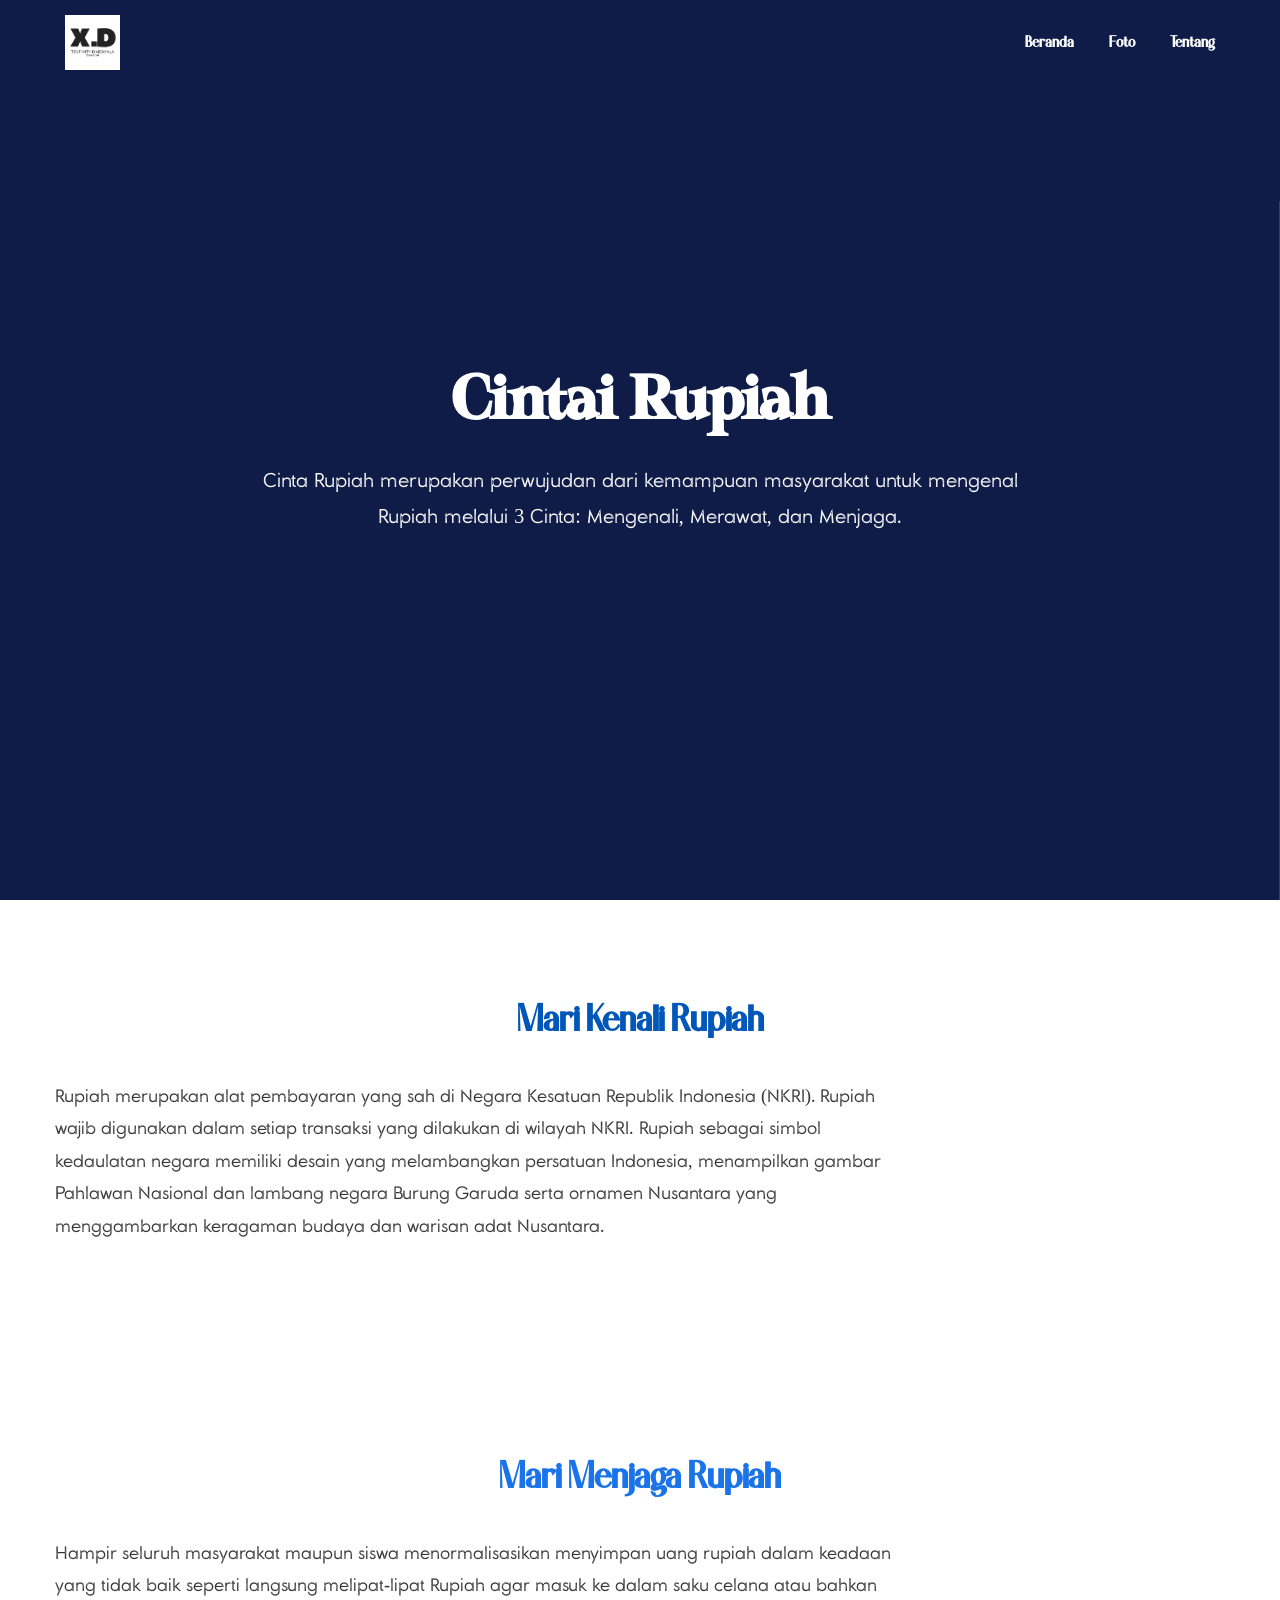
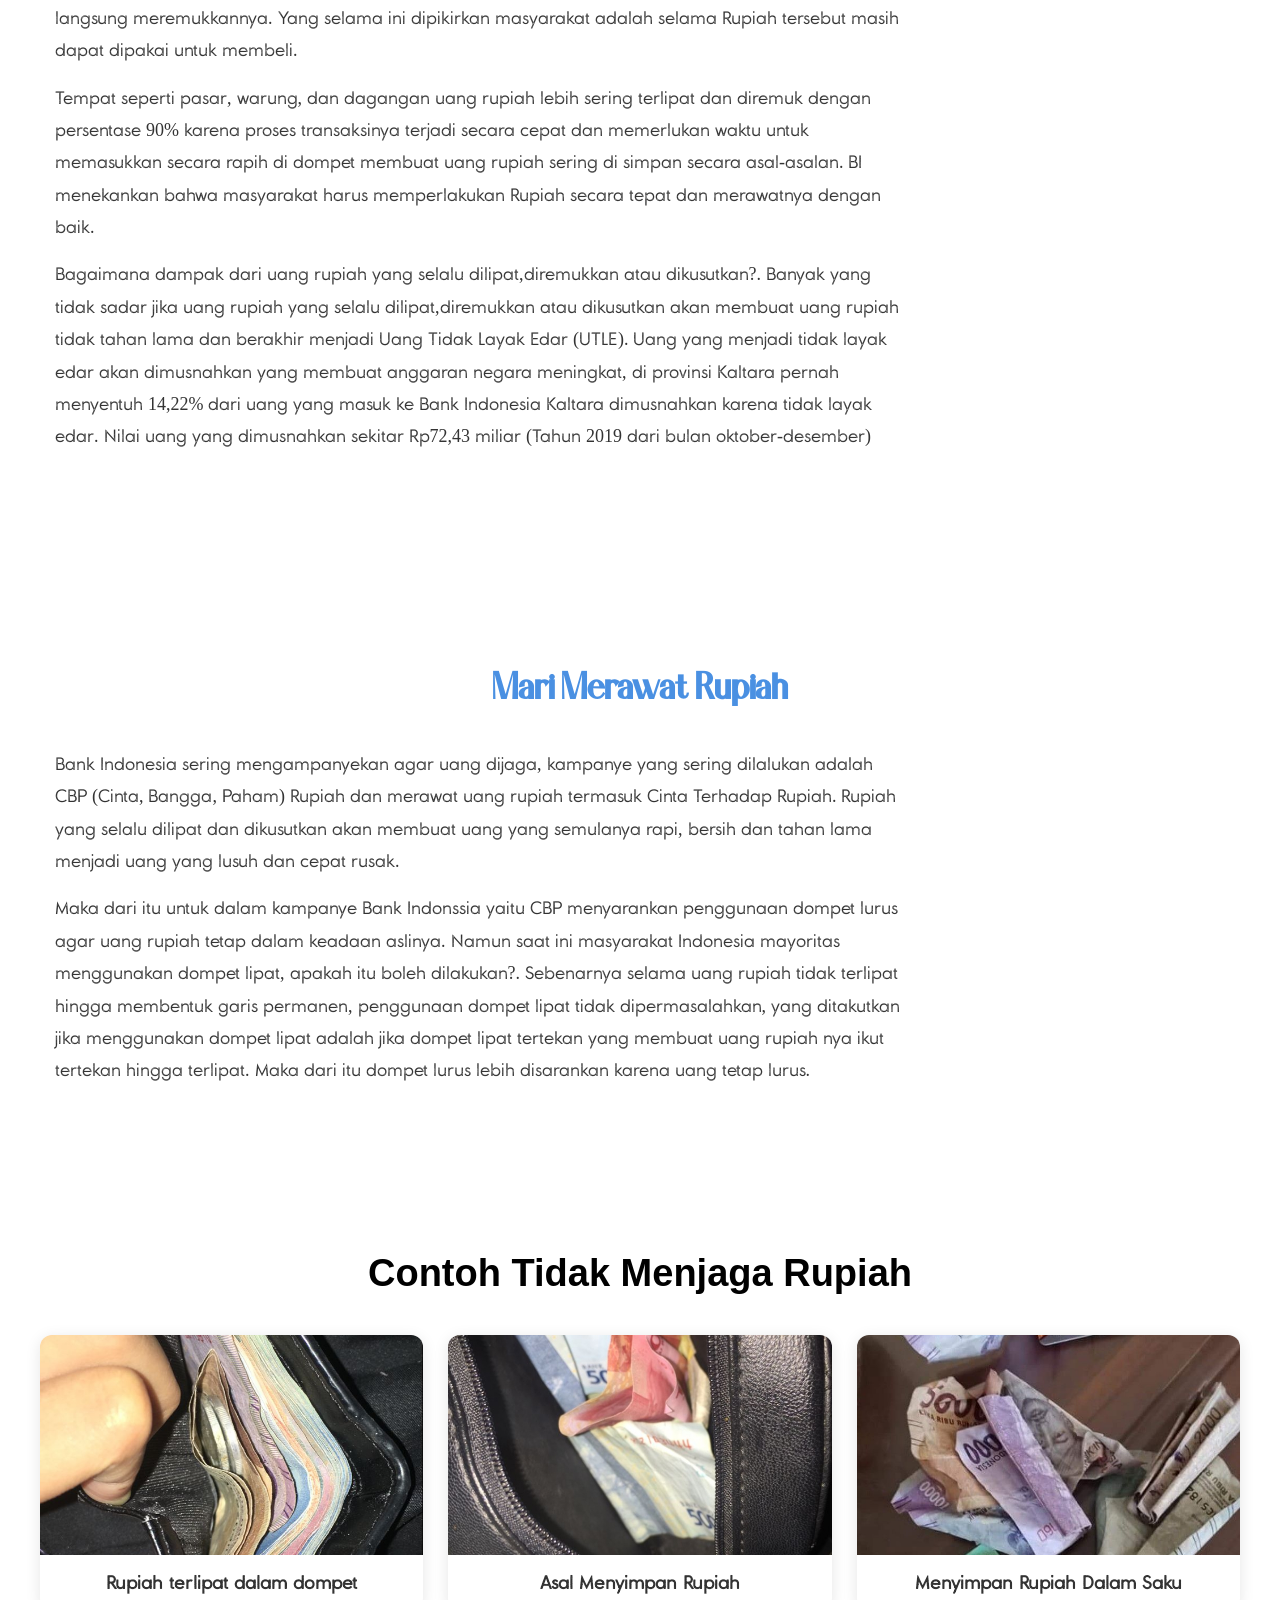
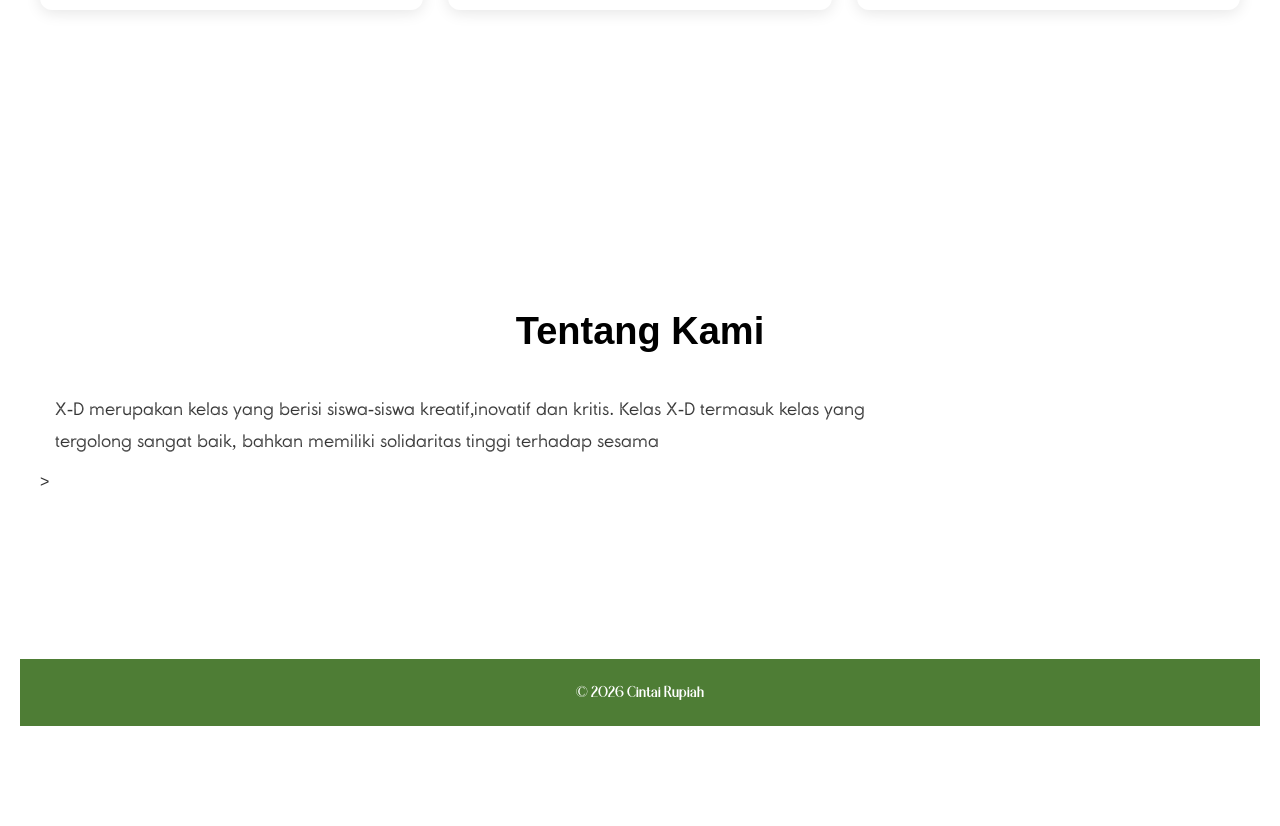
==== index.html @ ad25cf2d "Add files via upload" ====
<!DOCTYPE html>
<html lang="id">
<head>
    <meta charset="UTF-8">
    <meta name="viewport" content="width=device-width, initial-scale=1.0">
    <title>Cintai Rupiah</title>

    <link rel="stylesheet" href="style.css">
</head>
<body>


    <!-- Navbar -->
    <nav class="navbar">
        <div class="nav-container">

            <div class="logo">
                <img src="logo.png" alt="Logo">
            </div>

            <div class="nav-links">
                <a href="#beranda">Beranda</a>
                <a href="#foto">Foto</a>
                <a href="#tentang">Tentang</a>
            </div>

        </div>
    </nav>

    <!-- Hero -->
    <section class="hero" id="beranda">
        <div class="hero-content">
            <h1>Cintai Rupiah</h1>

            <p>
                Cinta Rupiah merupakan perwujudan dari kemampuan
                masyarakat untuk mengenal Rupiah melalui 3 Cinta:
                Mengenali, Merawat, dan Menjaga.
            </p>
        </div>
    </section>

    <!-- BERANDA 1 -->
    <section class="about">
        <div class="container">
            <h2 class="section1-title">Mari Kenali Rupiah</h2>
            <p>Rupiah merupakan alat pembayaran yang sah di Negara Kesatuan Republik Indonesia (NKRI). Rupiah wajib digunakan dalam setiap transaksi yang dilakukan di wilayah NKRI. Rupiah sebagai simbol kedaulatan negara memiliki desain yang melambangkan persatuan Indonesia, menampilkan gambar Pahlawan Nasional dan lambang negara Burung Garuda serta ornamen Nusantara yang menggambarkan keragaman budaya dan warisan adat Nusantara.</p>
        </div>
    </section>

    <!-- BERANDA 2 -->
    <section class="about">
        <div class="container">
            <h2 class="section2-title">Mari Menjaga Rupiah</h2>
            <p>Hampir seluruh masyarakat maupun siswa menormalisasikan menyimpan uang rupiah dalam keadaan yang tidak baik seperti langsung melipat-lipat Rupiah agar masuk ke dalam saku celana atau bahkan langsung meremukkannya. Yang selama ini dipikirkan masyarakat adalah  selama Rupiah tersebut masih dapat dipakai untuk membeli.</p>
            <p>Tempat seperti pasar, warung, dan dagangan uang rupiah lebih sering terlipat dan diremuk dengan persentase 90% karena proses transaksinya terjadi secara cepat dan memerlukan waktu untuk memasukkan secara rapih di dompet membuat uang rupiah sering di simpan secara asal-asalan. BI menekankan bahwa masyarakat harus memperlakukan Rupiah secara tepat dan merawatnya dengan baik. </p>
            <p>Bagaimana dampak dari uang rupiah yang selalu dilipat,diremukkan atau dikusutkan?. Banyak yang tidak sadar jika uang rupiah yang selalu dilipat,diremukkan atau dikusutkan akan membuat uang rupiah tidak tahan lama dan berakhir menjadi Uang Tidak Layak Edar (UTLE). Uang yang menjadi tidak layak edar akan dimusnahkan yang membuat anggaran negara meningkat, di provinsi Kaltara pernah menyentuh 14,22% dari uang yang masuk ke Bank Indonesia Kaltara dimusnahkan karena tidak layak edar. Nilai uang yang dimusnahkan sekitar Rp72,43 miliar (Tahun 2019 dari bulan oktober-desember)</p>
        </div>
    </section>

    <!-- BERANDA 3 -->
    <section class="about">
        <div class="container">
            <h2 class="section3-title">Mari Merawat Rupiah</h2>
            <p>Bank Indonesia sering mengampanyekan agar uang dijaga, kampanye yang sering dilalukan adalah CBP (Cinta, Bangga, Paham) Rupiah dan merawat uang rupiah termasuk Cinta Terhadap Rupiah. Rupiah yang selalu dilipat dan dikusutkan akan membuat uang yang semulanya rapi, bersih dan tahan lama menjadi uang yang lusuh dan cepat rusak.</p>
            <p>Maka dari itu untuk dalam kampanye Bank Indonssia yaitu CBP menyarankan penggunaan dompet lurus agar uang rupiah tetap dalam keadaan aslinya. Namun saat ini masyarakat Indonesia mayoritas menggunakan dompet lipat, apakah itu boleh dilakukan?. Sebenarnya selama uang rupiah tidak terlipat hingga membentuk garis permanen, penggunaan dompet lipat tidak dipermasalahkan, yang ditakutkan jika menggunakan dompet lipat adalah jika dompet lipat tertekan yang membuat uang rupiah nya ikut tertekan hingga terlipat. Maka dari itu dompet lurus lebih disarankan karena uang tetap lurus. </p>
        </div>


    <!-- FOTO -->
    <section class="karya" id="foto">

        <div class="container">

            <h2 class="section-title">Contoh Tidak Menjaga Rupiah</h2>

            <div class="gallery">

                <div class="gallery-item">
                    <a href="img1.html" target="_blank">
                        <img src="img1.jpg" alt="">
                    </a>
                    <h3>Rupiah terlipat dalam dompet</h3>
                </div>

                <div class="gallery-item">
                    <a href="img2.html" target="_blank">
                        <img src="img2.jpg" alt="">
                    </a>
                    <h3>Asal Menyimpan Rupiah</h3>
                </div>

                <div class="gallery-item">
                    <a href="img3.html" target="_blank">
                        <img src="img3.jpg" alt="">
                    </a>
                    <h3>Menyimpan Rupiah Dalam Saku</h3>
                </div>



            </div>

        </div>

    </section>

    <!-- TENTANG -->
    <section class="tentang" id="tentang">

        <div class="container">

            <h2 class="section-title">Tentang Kami</h2>

            <div class="about-box">

                <div class="about-text">

                    <h3></h3>

                    <p>
                        X-D merupakan kelas yang berisi siswa-siswa kreatif,inovatif dan kritis. Kelas X-D termasuk kelas yang tergolong sangat baik, bahkan memiliki solidaritas tinggi terhadap sesama
                    </p>
>

                </div>

                <div class="about-image">
                    <img src="tentang.jpg" alt="">
                </div>

            </div>

        </div>

    </section>

    <footer>
        © 2026 Cintai Rupiah
    </footer>

    <script src="script.js"></script>

</body>
</html>
---- style.css ----
*{
    margin:0;
    padding:0;
    box-sizing:border-box;
    font-family:Arial, sans-serif;
}

@font-face{
    font-family:'judul';
    src:url('judul.otf') format('truetype');
}

@font-face{
    font-family:'isi';
    src:url('isi.otf') format('truetype');
}


@font-face{
    font-family:'a';
    src:url('a.otf') format('truetype');
}


html{
    scroll-behavior:smooth;
}

body{
    background:#fff;
    color:#333;
}

/* ======================
   NAVBAR
====================== */

.navbar{
    position:fixed;
    top:0;
    left:0;
    width:100%;
    z-index:1000;
    background:transparent;
    transition:all .2s ease;
}

.navbar.scrolled{
    background:#fff;
    box-shadow:0 2px 15px rgba(0,0,0,.1);
}

.nav-container{
    max-width:1200px;
    margin:auto;
    padding:15px 25px;
    display:flex;
    justify-content:space-between;
    align-items:center;
}

.logo img{
    height:55px;
    width:auto;
    display:block;
}

.nav-links{
    display:flex;
    gap:35px;
}

.nav-links a{
    text-decoration:none;
    color:#fff;
    font-weight:600;
    transition:3s;
    font-family:'a';
}

.nav-links a:hover{
    opacity:.8;
}

.navbar.scrolled .nav-links a{
    color:#333;
}

/* ======================
   HERO
====================== */

.hero{
    height:100vh;
    background:
        linear-gradient(
            rgba(0,0,0,.45),
            rgba(0,0,0,.45)
        ),
        url("bg.png");

    background-size:cover;
    background-position:center;

    display:flex;
    justify-content:center;
    align-items:center;

    text-align:center;
    color:white;
}

.hero-content{
    max-width:800px;
    padding:20px;
}

.hero h1{
    font-size:64px;
    margin-bottom:20px;
    font-family:'judul';
}

p{
    font-size:20px;
    line-height:1.8;
    font-family:'isi';
}

/* ======================
   CONTENT
====================== */

.about{
    padding:100px 20px;
}

/* Jarak antar section besar */
.karya{
    padding:150px 20px;
}

.tentang{
    padding:150px 20px;
}

.container{
    max-width:1200px;
    margin:auto;
}

.section-title{
    text-align:center;
    color:black;
    font-size:38px;
    margin-bottom:40px;
}

/* Section 1 - Biru BI */
.section1-title{
    text-align:center;
    color:#0057B8;
    font-size:38px;
    margin-bottom:40px;
   font-family:'a';
}

/* Section 2 - Biru Sedang */
.section2-title{
    text-align:center;
    color:#1A73E8;
    font-size:38px;
    margin-bottom:40px;
   font-family:'a';
}

/* Section 3 - Biru Muda */
.section3-title{
    text-align:center;
    color:#4A90E2;
    font-size:38px;
    margin-bottom:40px;
   font-family:'a';
}

.about p{
    max-width:850px;
    margin:15px;
    text-align:left;
    line-height:1.8;
    font-size:18px;
}

/* ======================
   GALLERY FOTO
====================== */

.gallery{
    display:grid;
    grid-template-columns:repeat(auto-fit,minmax(250px,1fr));
    gap:25px;
}

.gallery-item{
    background:#fff;
    border-radius:12px;
    overflow:hidden;
    box-shadow:0 3px 15px rgba(0,0,0,.1);
    transition:.3s;
}

.gallery-item:hover{
    transform:translateY(-5px);
}

.gallery-item img{
    width:100%;
    height:220px;
    object-fit:cover;
    display:block;
}

.gallery-item h3{
    text-align:center;
    padding:15px;
    color:#333;
   font-family:'isi';
}

/* ======================
   FOOTER
====================== */

footer{
    background:#4e7d35;
    color:#fff;
    text-align:center;
    padding:25px;
   font-family:'a';
}

/* ======================
   RESPONSIVE
====================== */

@media(max-width:768px){

    .nav-container{
        flex-direction:column;
        gap:15px;
    }

    .nav-links{
        gap:20px;
    }

    .logo img{
        height:45px;
    }

    .hero h1{
        font-size:40px;
    }

    .hero p{
        font-size:16px;
    }

    .section-title,
    .section1-title,
    .section2-title,
    .section3-title{
        font-size:30px;
   font-family:'a';
    }

    .about{
        padding:70px 20px;
    }

    .karya{
        padding:100px 20px;
    }

    .tentang{
        padding:100px 20px;
    }

    .about p{
        font-size:16px;
    }
}
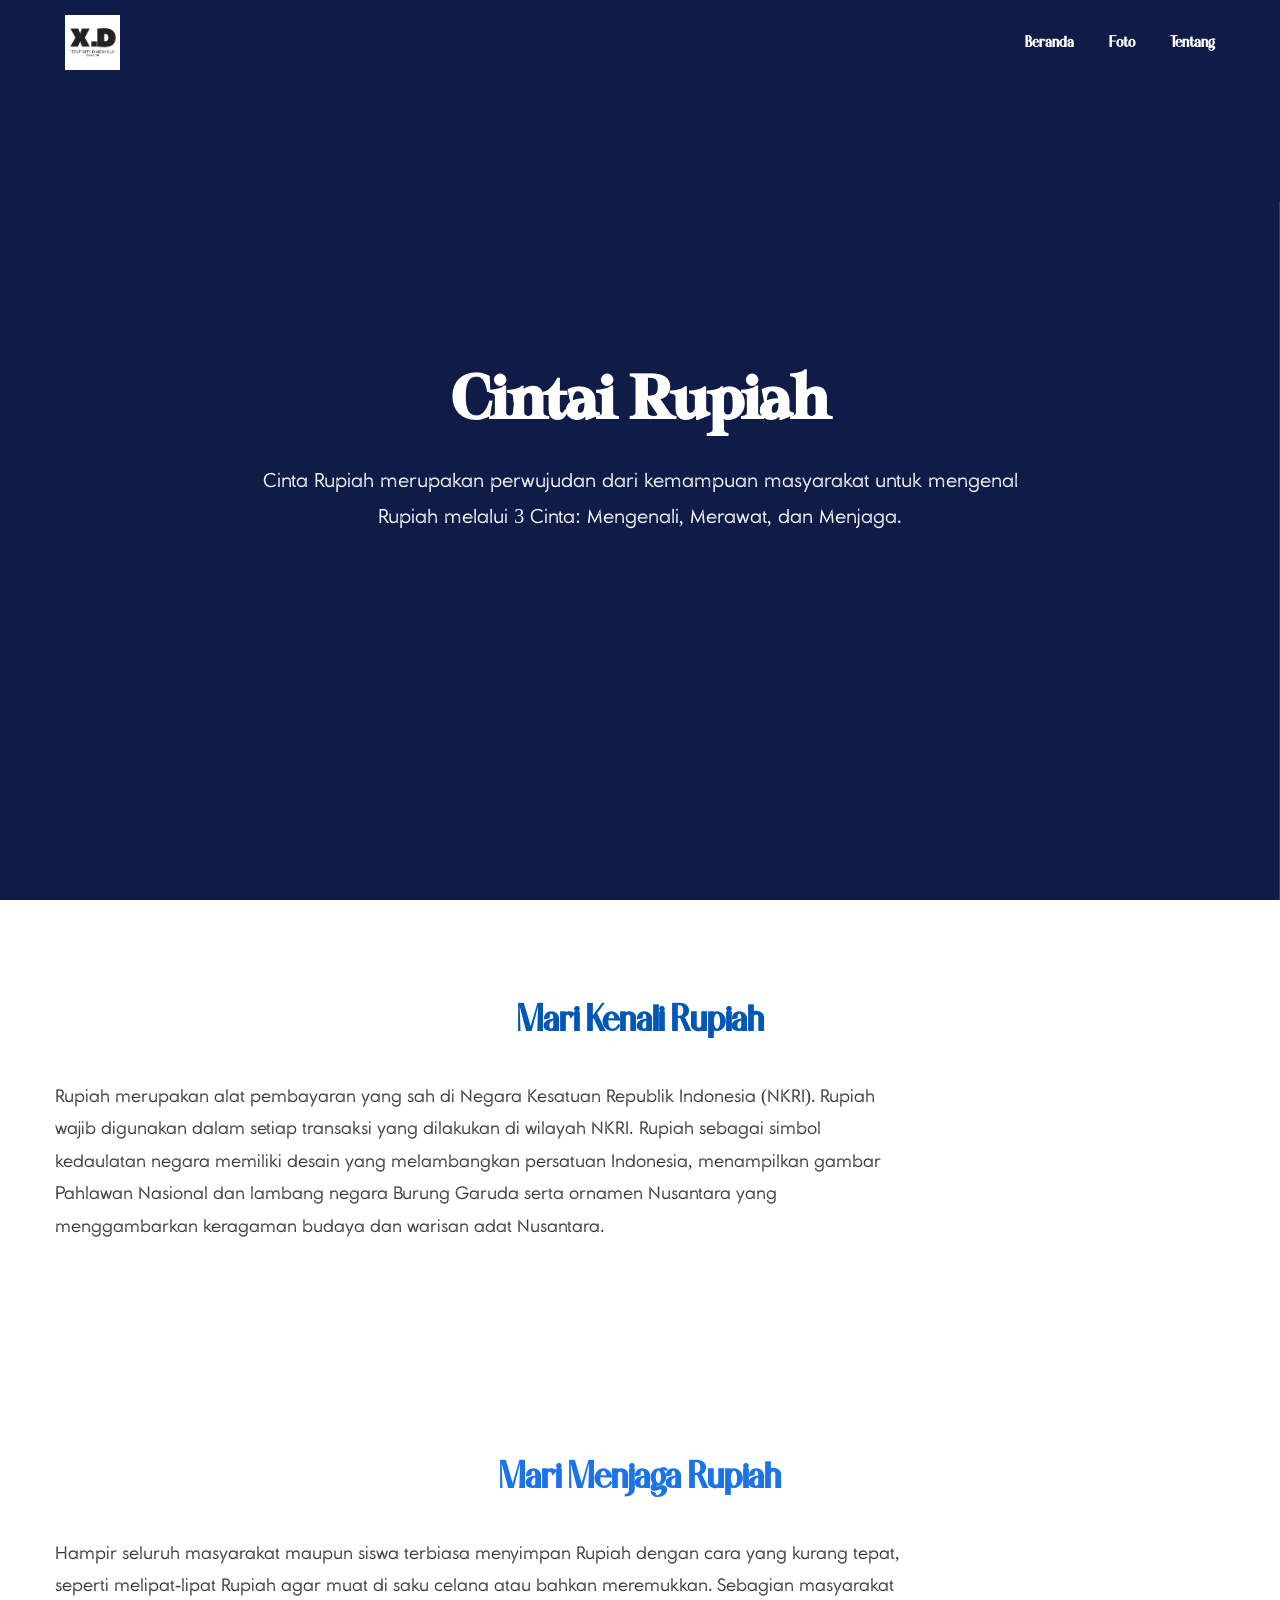
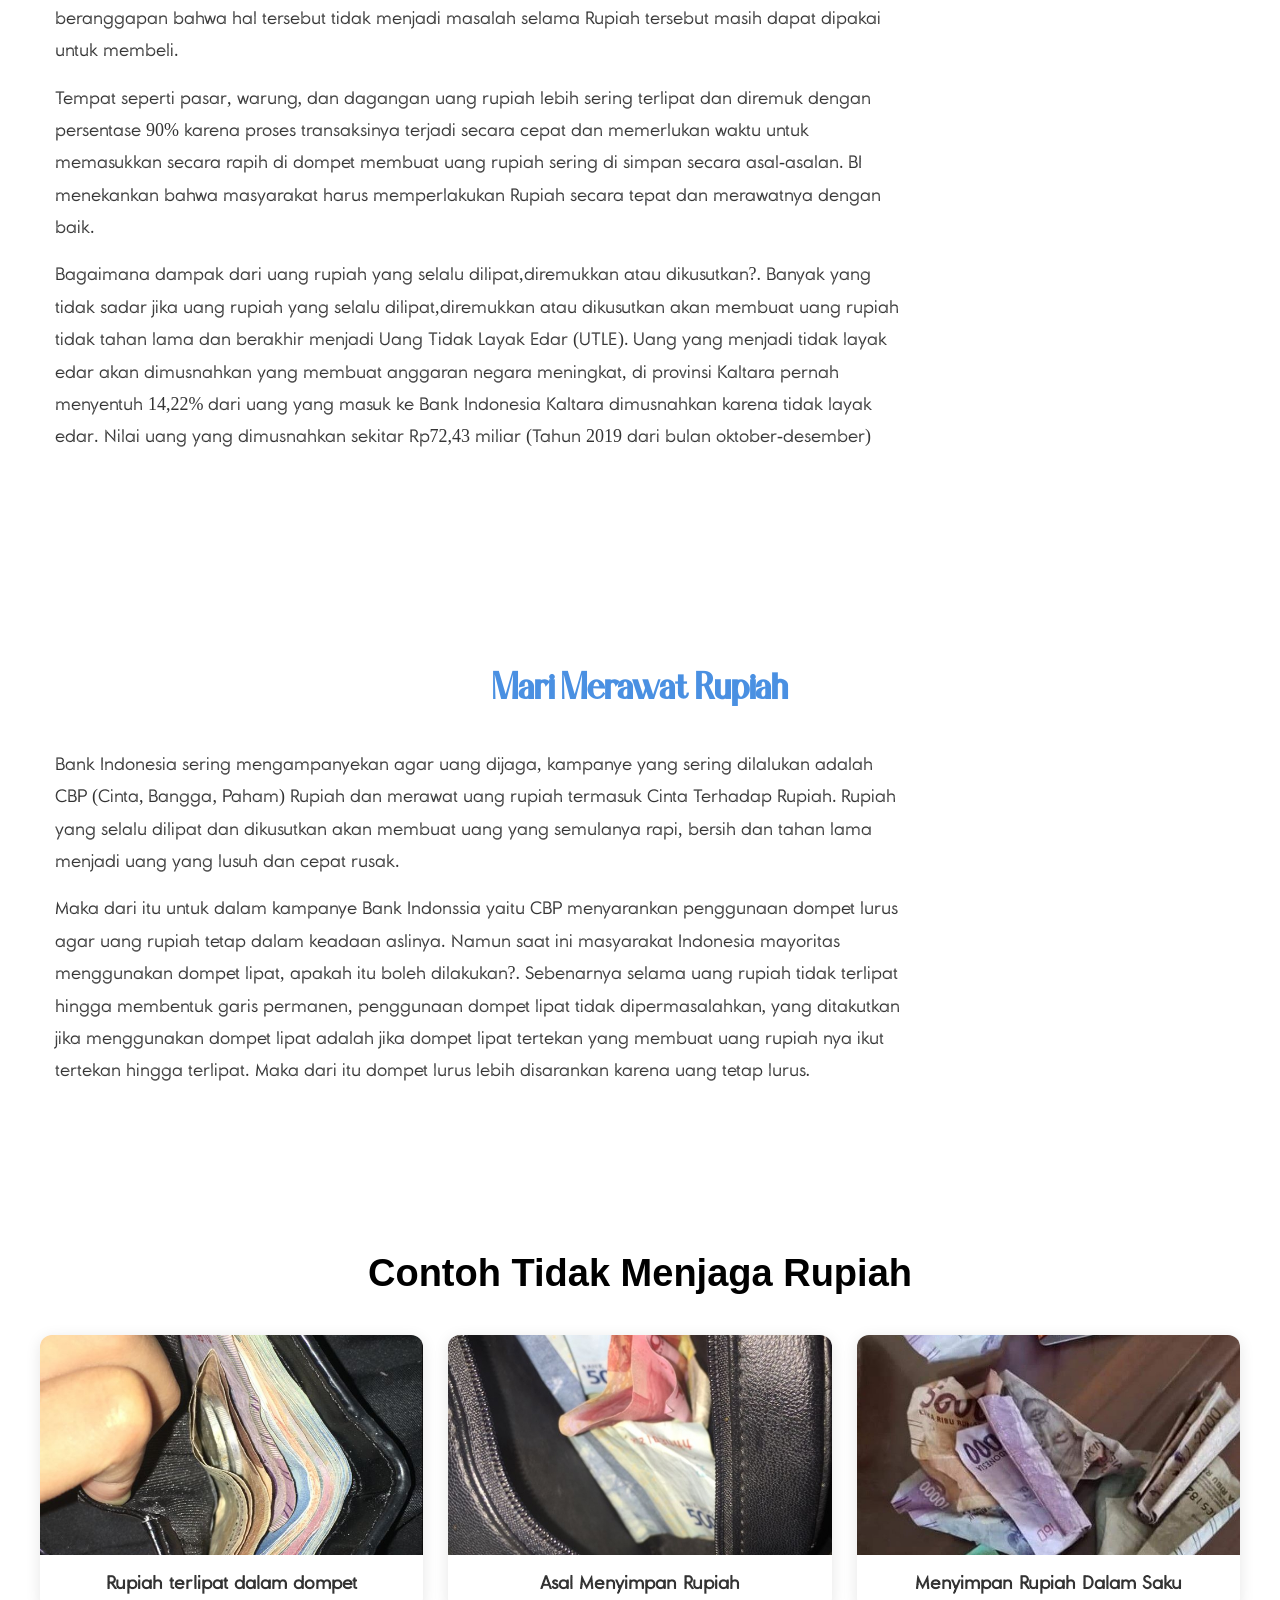
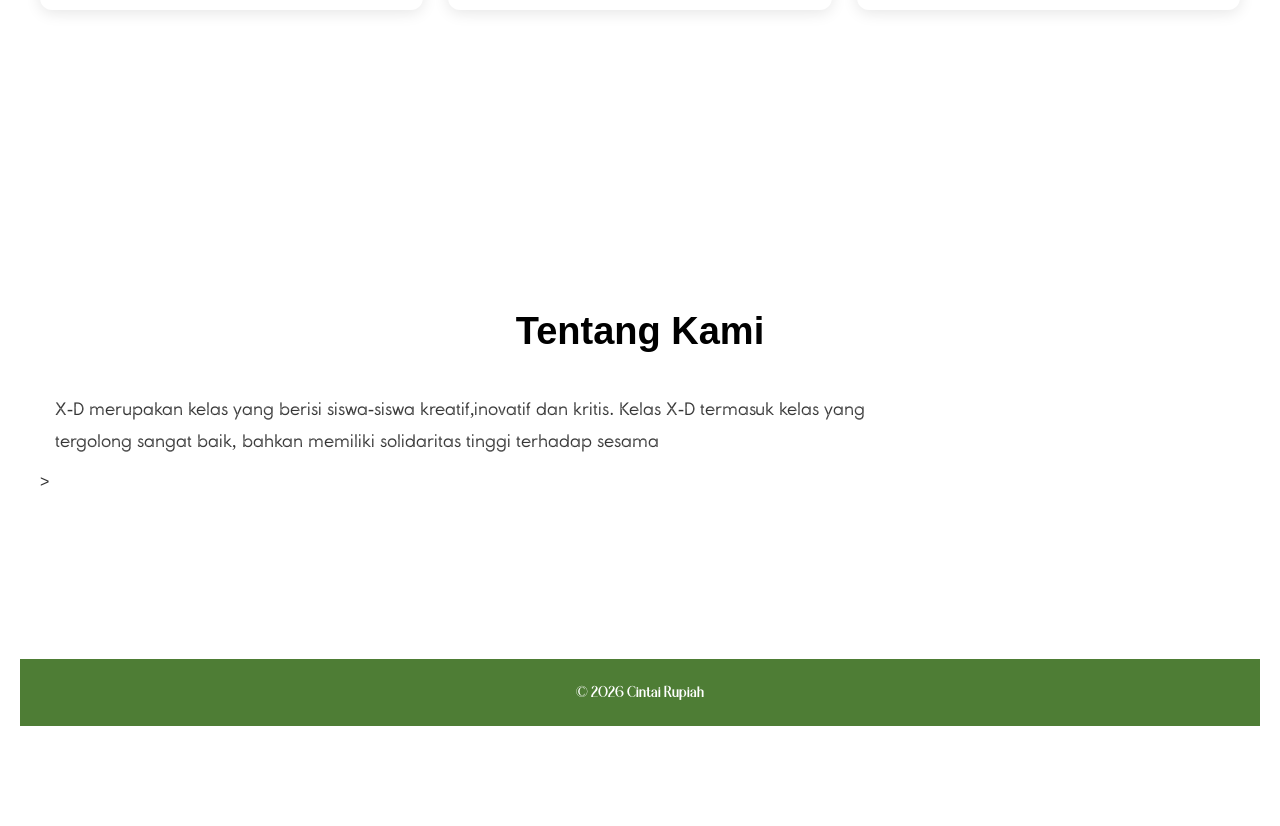
==== commit d368cd45: "index.html" ====
--- a/index.html
+++ b/index.html
@@ -52,7 +52,7 @@
     <section class="about">
         <div class="container">
             <h2 class="section2-title">Mari Menjaga Rupiah</h2>
-            <p>Hampir seluruh masyarakat maupun siswa menormalisasikan menyimpan uang rupiah dalam keadaan yang tidak baik seperti langsung melipat-lipat Rupiah agar masuk ke dalam saku celana atau bahkan langsung meremukkannya. Yang selama ini dipikirkan masyarakat adalah  selama Rupiah tersebut masih dapat dipakai untuk membeli.</p>
+            <p>Hampir seluruh masyarakat maupun siswa terbiasa menyimpan Rupiah dengan cara yang kurang tepat, seperti melipat-lipat Rupiah agar muat di saku celana atau bahkan meremukkan. Sebagian masyarakat beranggapan bahwa hal tersebut tidak menjadi masalah selama Rupiah tersebut masih dapat dipakai untuk membeli.</p>
             <p>Tempat seperti pasar, warung, dan dagangan uang rupiah lebih sering terlipat dan diremuk dengan persentase 90% karena proses transaksinya terjadi secara cepat dan memerlukan waktu untuk memasukkan secara rapih di dompet membuat uang rupiah sering di simpan secara asal-asalan. BI menekankan bahwa masyarakat harus memperlakukan Rupiah secara tepat dan merawatnya dengan baik. </p>
             <p>Bagaimana dampak dari uang rupiah yang selalu dilipat,diremukkan atau dikusutkan?. Banyak yang tidak sadar jika uang rupiah yang selalu dilipat,diremukkan atau dikusutkan akan membuat uang rupiah tidak tahan lama dan berakhir menjadi Uang Tidak Layak Edar (UTLE). Uang yang menjadi tidak layak edar akan dimusnahkan yang membuat anggaran negara meningkat, di provinsi Kaltara pernah menyentuh 14,22% dari uang yang masuk ke Bank Indonesia Kaltara dimusnahkan karena tidak layak edar. Nilai uang yang dimusnahkan sekitar Rp72,43 miliar (Tahun 2019 dari bulan oktober-desember)</p>
         </div>
@@ -142,4 +142,4 @@
     <script src="script.js"></script>
 
 </body>
-</html>+</html>
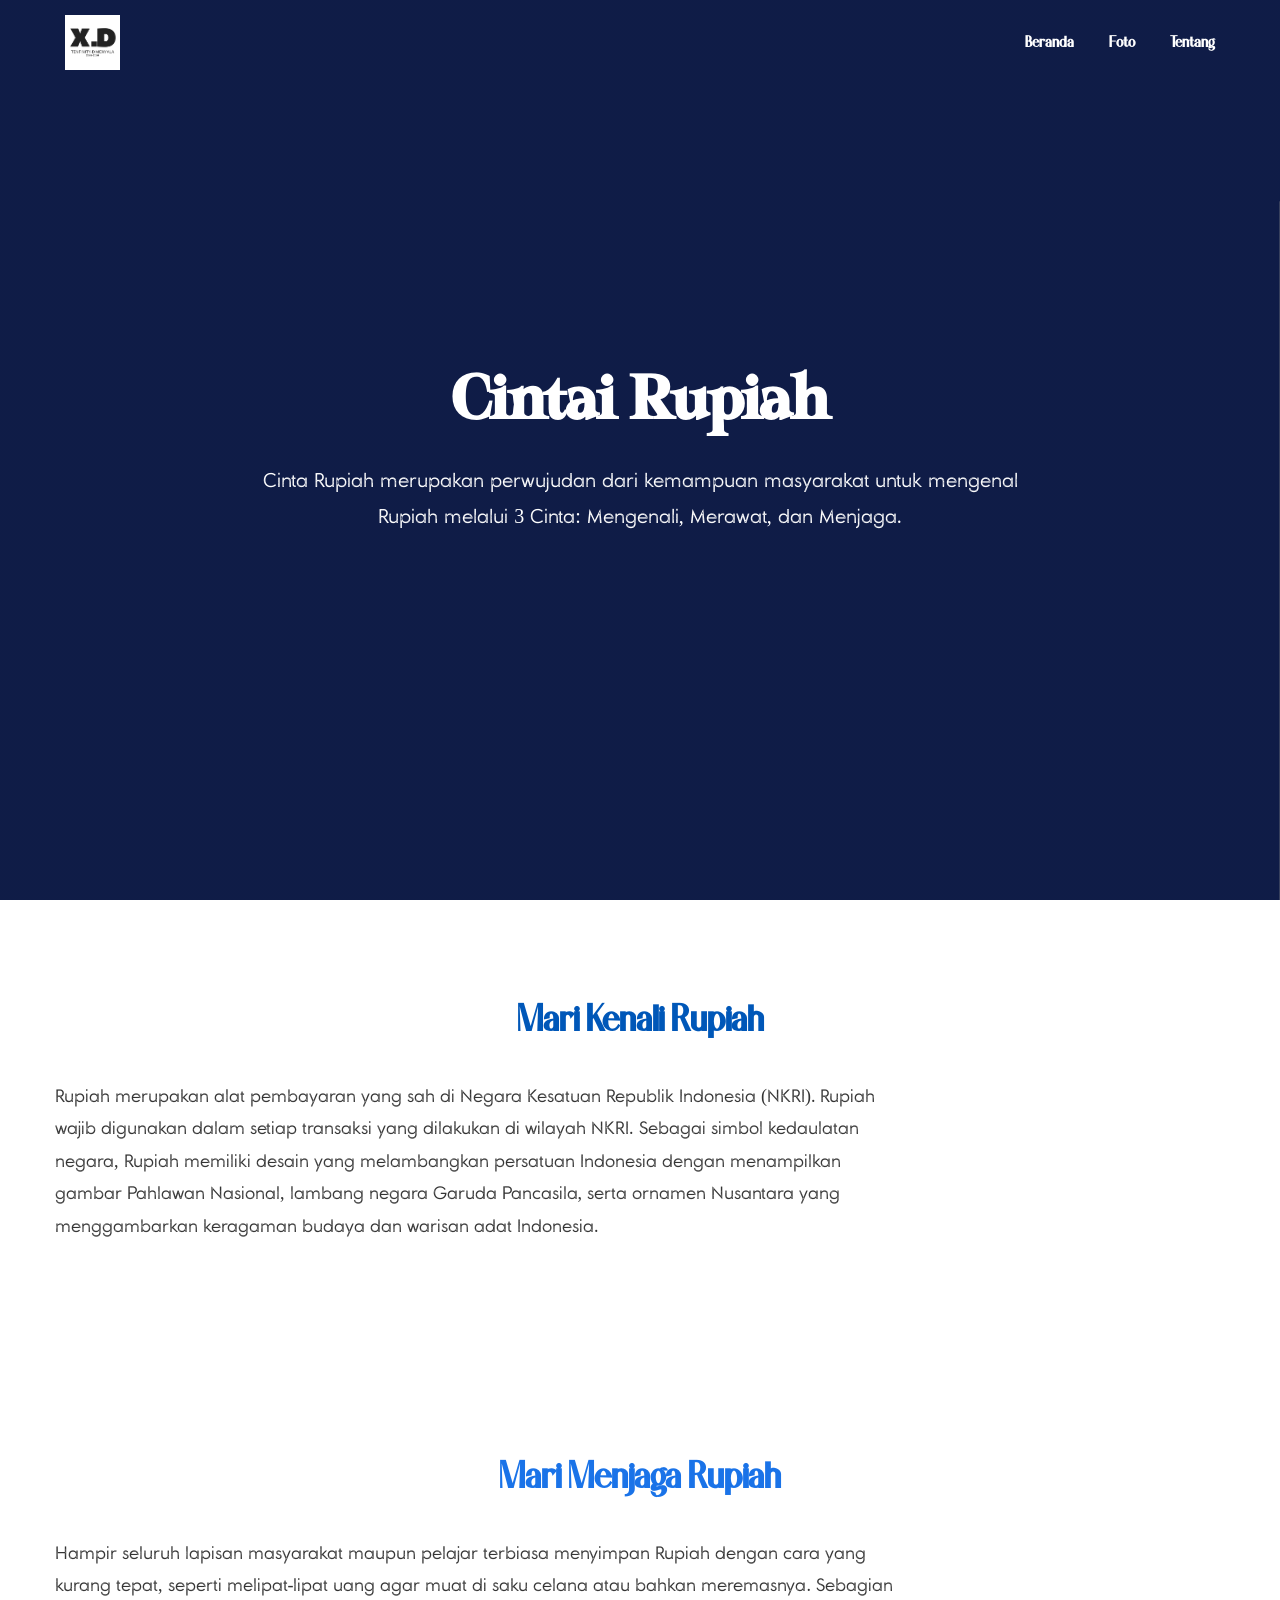
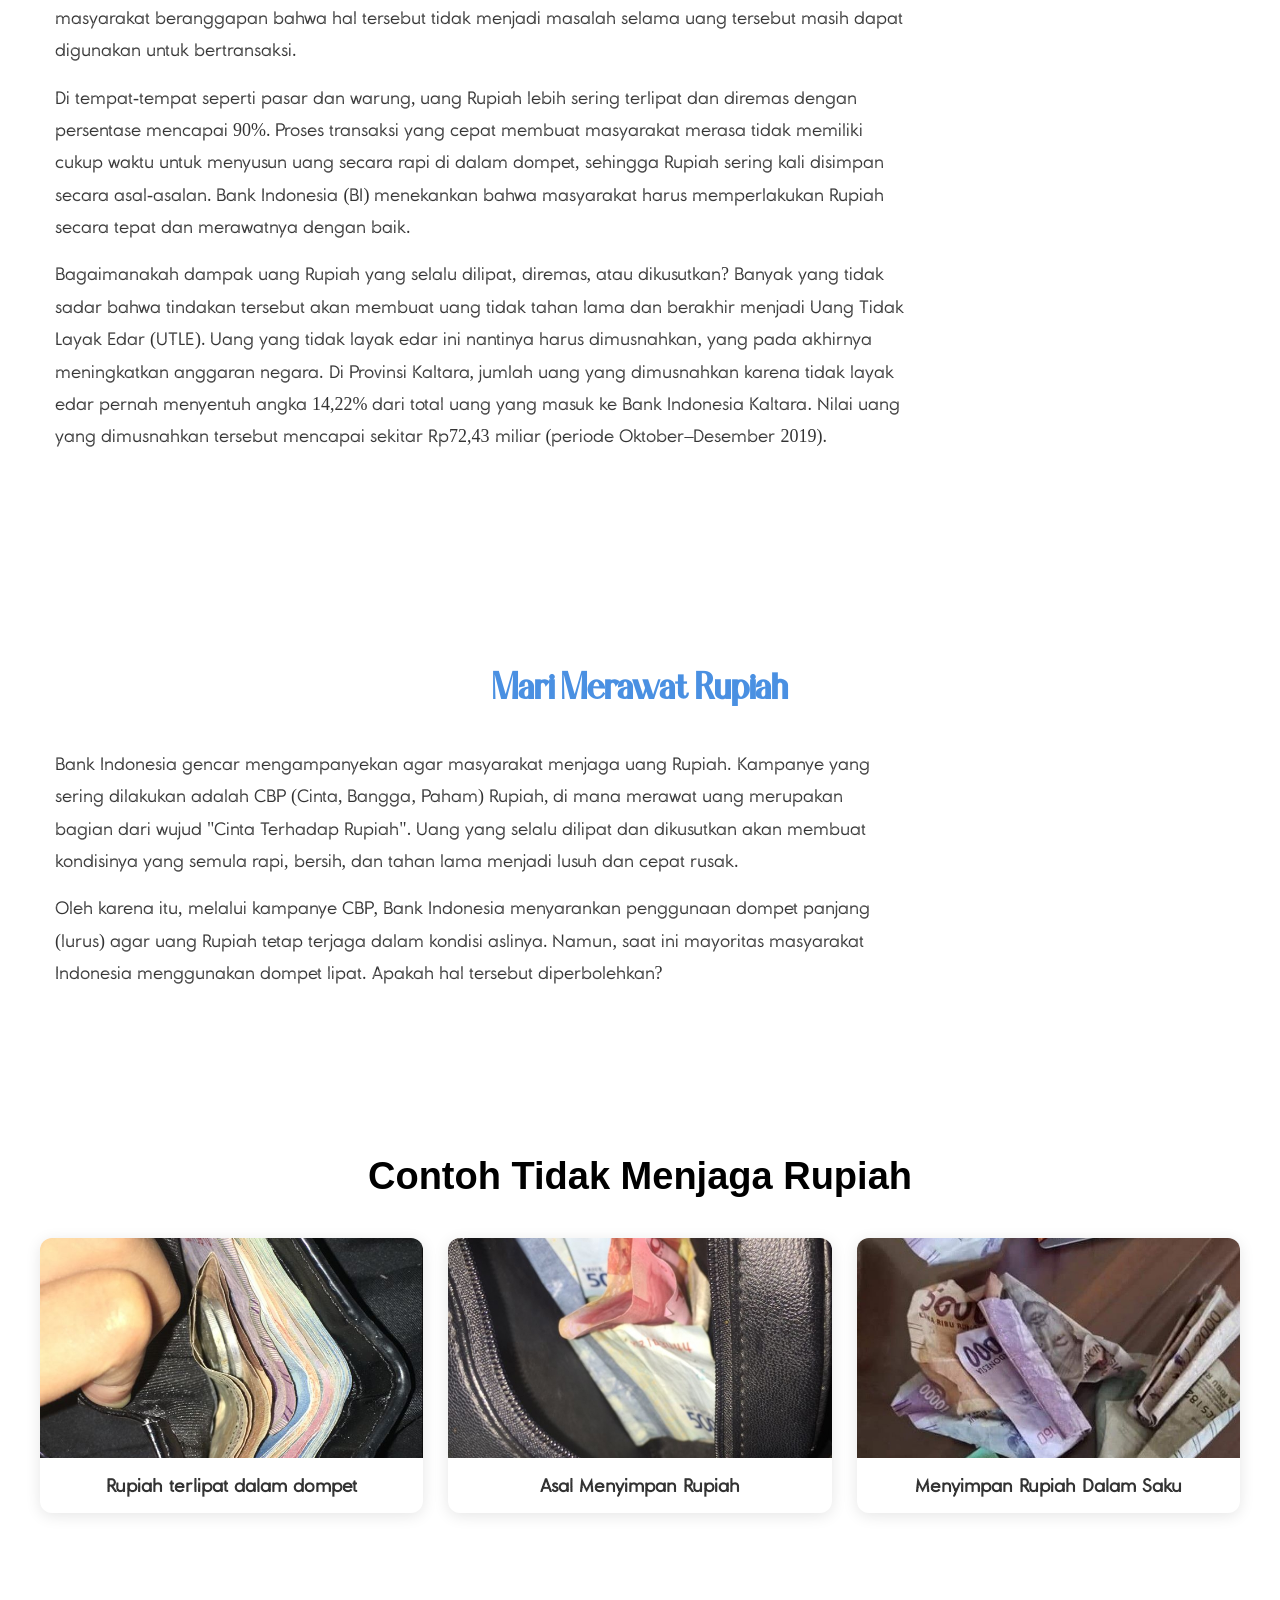
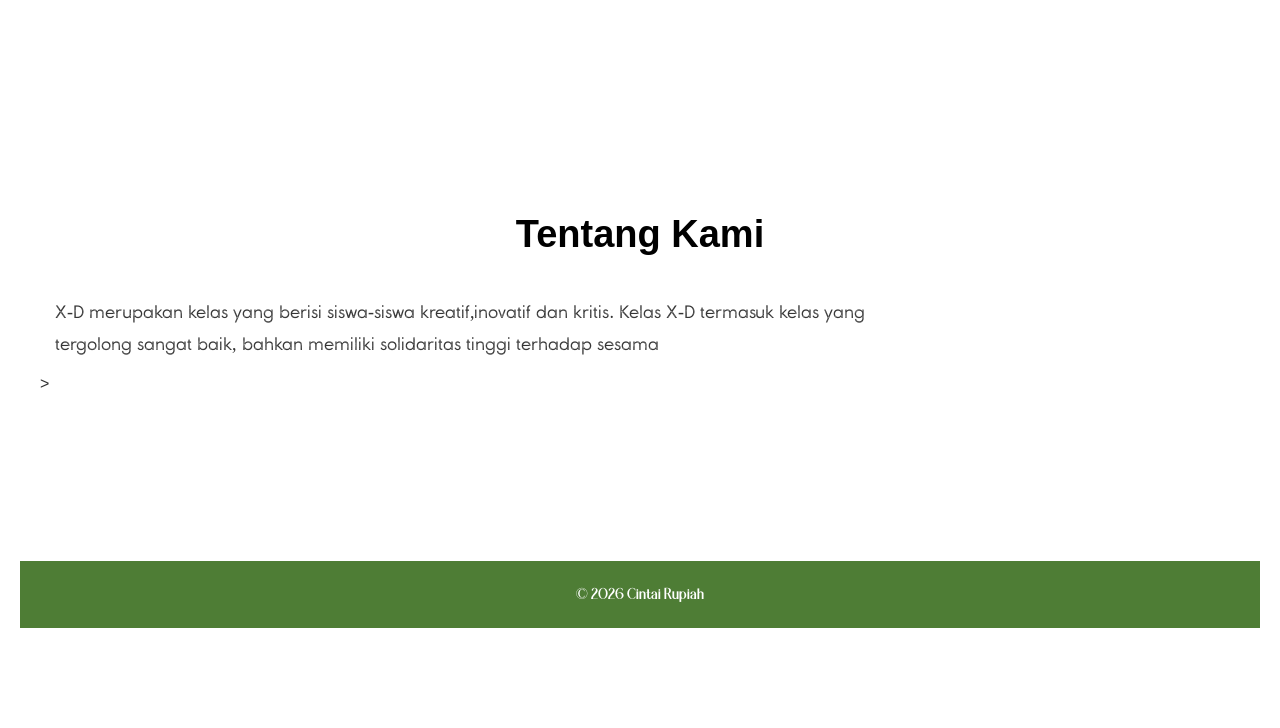
==== commit a8e7b5f5: "index.html" ====
--- a/index.html
+++ b/index.html
@@ -44,7 +44,7 @@
     <section class="about">
         <div class="container">
             <h2 class="section1-title">Mari Kenali Rupiah</h2>
-            <p>Rupiah merupakan alat pembayaran yang sah di Negara Kesatuan Republik Indonesia (NKRI). Rupiah wajib digunakan dalam setiap transaksi yang dilakukan di wilayah NKRI. Rupiah sebagai simbol kedaulatan negara memiliki desain yang melambangkan persatuan Indonesia, menampilkan gambar Pahlawan Nasional dan lambang negara Burung Garuda serta ornamen Nusantara yang menggambarkan keragaman budaya dan warisan adat Nusantara.</p>
+            <p>Rupiah merupakan alat pembayaran yang sah di Negara Kesatuan Republik Indonesia (NKRI). Rupiah wajib digunakan dalam setiap transaksi yang dilakukan di wilayah NKRI. Sebagai simbol kedaulatan negara, Rupiah memiliki desain yang melambangkan persatuan Indonesia dengan menampilkan gambar Pahlawan Nasional, lambang negara Garuda Pancasila, serta ornamen Nusantara yang menggambarkan keragaman budaya dan warisan adat Indonesia. </p>
         </div>
     </section>
 
@@ -52,9 +52,9 @@
     <section class="about">
         <div class="container">
             <h2 class="section2-title">Mari Menjaga Rupiah</h2>
-            <p>Hampir seluruh masyarakat maupun siswa terbiasa menyimpan Rupiah dengan cara yang kurang tepat, seperti melipat-lipat Rupiah agar muat di saku celana atau bahkan meremukkan. Sebagian masyarakat beranggapan bahwa hal tersebut tidak menjadi masalah selama Rupiah tersebut masih dapat dipakai untuk membeli.</p>
-            <p>Tempat seperti pasar, warung, dan dagangan uang rupiah lebih sering terlipat dan diremuk dengan persentase 90% karena proses transaksinya terjadi secara cepat dan memerlukan waktu untuk memasukkan secara rapih di dompet membuat uang rupiah sering di simpan secara asal-asalan. BI menekankan bahwa masyarakat harus memperlakukan Rupiah secara tepat dan merawatnya dengan baik. </p>
-            <p>Bagaimana dampak dari uang rupiah yang selalu dilipat,diremukkan atau dikusutkan?. Banyak yang tidak sadar jika uang rupiah yang selalu dilipat,diremukkan atau dikusutkan akan membuat uang rupiah tidak tahan lama dan berakhir menjadi Uang Tidak Layak Edar (UTLE). Uang yang menjadi tidak layak edar akan dimusnahkan yang membuat anggaran negara meningkat, di provinsi Kaltara pernah menyentuh 14,22% dari uang yang masuk ke Bank Indonesia Kaltara dimusnahkan karena tidak layak edar. Nilai uang yang dimusnahkan sekitar Rp72,43 miliar (Tahun 2019 dari bulan oktober-desember)</p>
+            <p>Hampir seluruh lapisan masyarakat maupun pelajar terbiasa menyimpan Rupiah dengan cara yang kurang tepat, seperti melipat-lipat uang agar muat di saku celana atau bahkan meremasnya. Sebagian masyarakat beranggapan bahwa hal tersebut tidak menjadi masalah selama uang tersebut masih dapat digunakan untuk bertransaksi. </p>
+            <p> Di tempat-tempat seperti pasar dan warung, uang Rupiah lebih sering terlipat dan diremas dengan persentase mencapai 90%. Proses transaksi yang cepat membuat masyarakat merasa tidak memiliki cukup waktu untuk menyusun uang secara rapi di dalam dompet, sehingga Rupiah sering kali disimpan secara asal-asalan. Bank Indonesia (BI) menekankan bahwa masyarakat harus memperlakukan Rupiah secara tepat dan merawatnya dengan baik. </p>
+            <p>Bagaimanakah dampak uang Rupiah yang selalu dilipat, diremas, atau dikusutkan? Banyak yang tidak sadar bahwa tindakan tersebut akan membuat uang tidak tahan lama dan berakhir menjadi Uang Tidak Layak Edar (UTLE). Uang yang tidak layak edar ini nantinya harus dimusnahkan, yang pada akhirnya meningkatkan anggaran negara. Di Provinsi Kaltara, jumlah uang yang dimusnahkan karena tidak layak edar pernah menyentuh angka 14,22% dari total uang yang masuk ke Bank Indonesia Kaltara. Nilai uang yang dimusnahkan tersebut mencapai sekitar Rp72,43 miliar (periode Oktober–Desember 2019). </p>
         </div>
     </section>
 
@@ -62,8 +62,8 @@
     <section class="about">
         <div class="container">
             <h2 class="section3-title">Mari Merawat Rupiah</h2>
-            <p>Bank Indonesia sering mengampanyekan agar uang dijaga, kampanye yang sering dilalukan adalah CBP (Cinta, Bangga, Paham) Rupiah dan merawat uang rupiah termasuk Cinta Terhadap Rupiah. Rupiah yang selalu dilipat dan dikusutkan akan membuat uang yang semulanya rapi, bersih dan tahan lama menjadi uang yang lusuh dan cepat rusak.</p>
-            <p>Maka dari itu untuk dalam kampanye Bank Indonssia yaitu CBP menyarankan penggunaan dompet lurus agar uang rupiah tetap dalam keadaan aslinya. Namun saat ini masyarakat Indonesia mayoritas menggunakan dompet lipat, apakah itu boleh dilakukan?. Sebenarnya selama uang rupiah tidak terlipat hingga membentuk garis permanen, penggunaan dompet lipat tidak dipermasalahkan, yang ditakutkan jika menggunakan dompet lipat adalah jika dompet lipat tertekan yang membuat uang rupiah nya ikut tertekan hingga terlipat. Maka dari itu dompet lurus lebih disarankan karena uang tetap lurus. </p>
+            <p>Bank Indonesia gencar mengampanyekan agar masyarakat menjaga uang Rupiah. Kampanye yang sering dilakukan adalah CBP (Cinta, Bangga, Paham) Rupiah, di mana merawat uang merupakan bagian dari wujud "Cinta Terhadap Rupiah". Uang yang selalu dilipat dan dikusutkan akan membuat kondisinya yang semula rapi, bersih, dan tahan lama menjadi lusuh dan cepat rusak.</p>
+           <p> Oleh karena itu, melalui kampanye CBP, Bank Indonesia menyarankan penggunaan dompet panjang (lurus) agar uang Rupiah tetap terjaga dalam kondisi aslinya. Namun, saat ini mayoritas masyarakat Indonesia menggunakan dompet lipat. Apakah hal tersebut diperbolehkan? </p>
         </div>
 
 
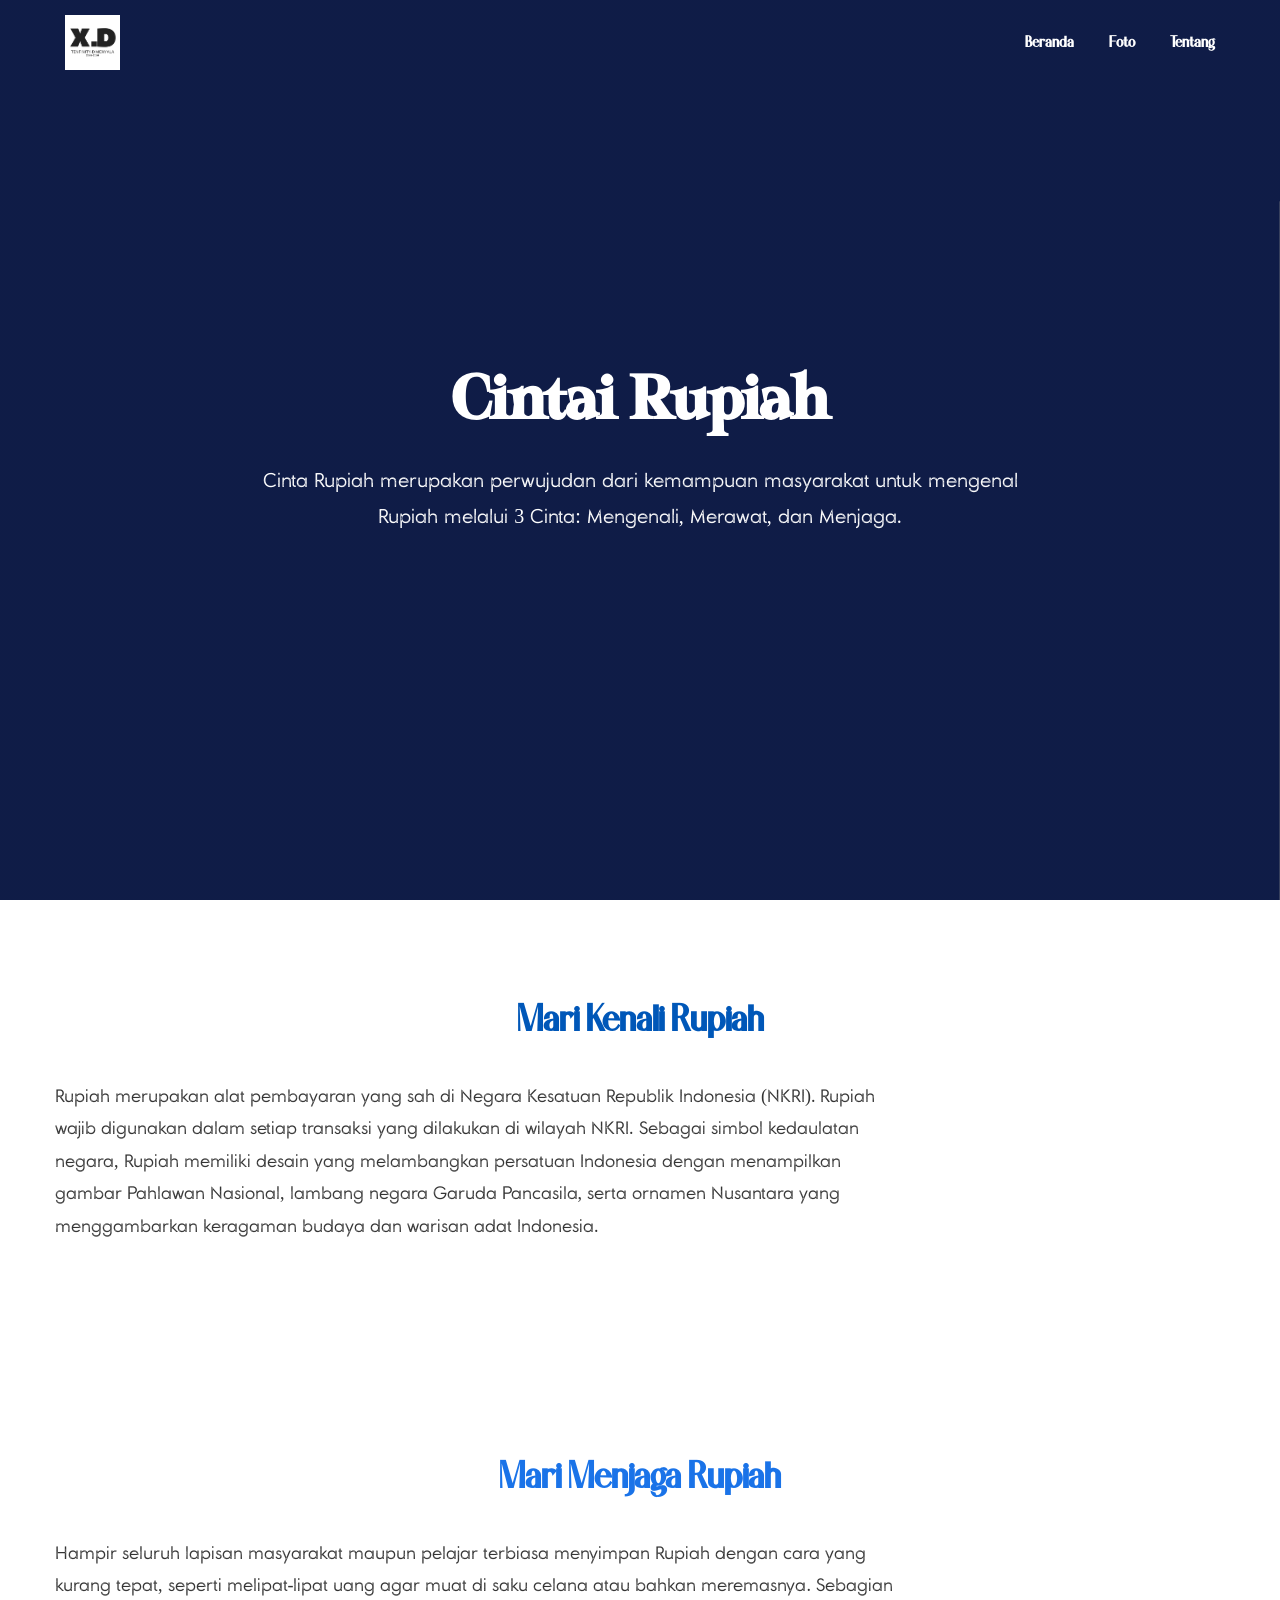
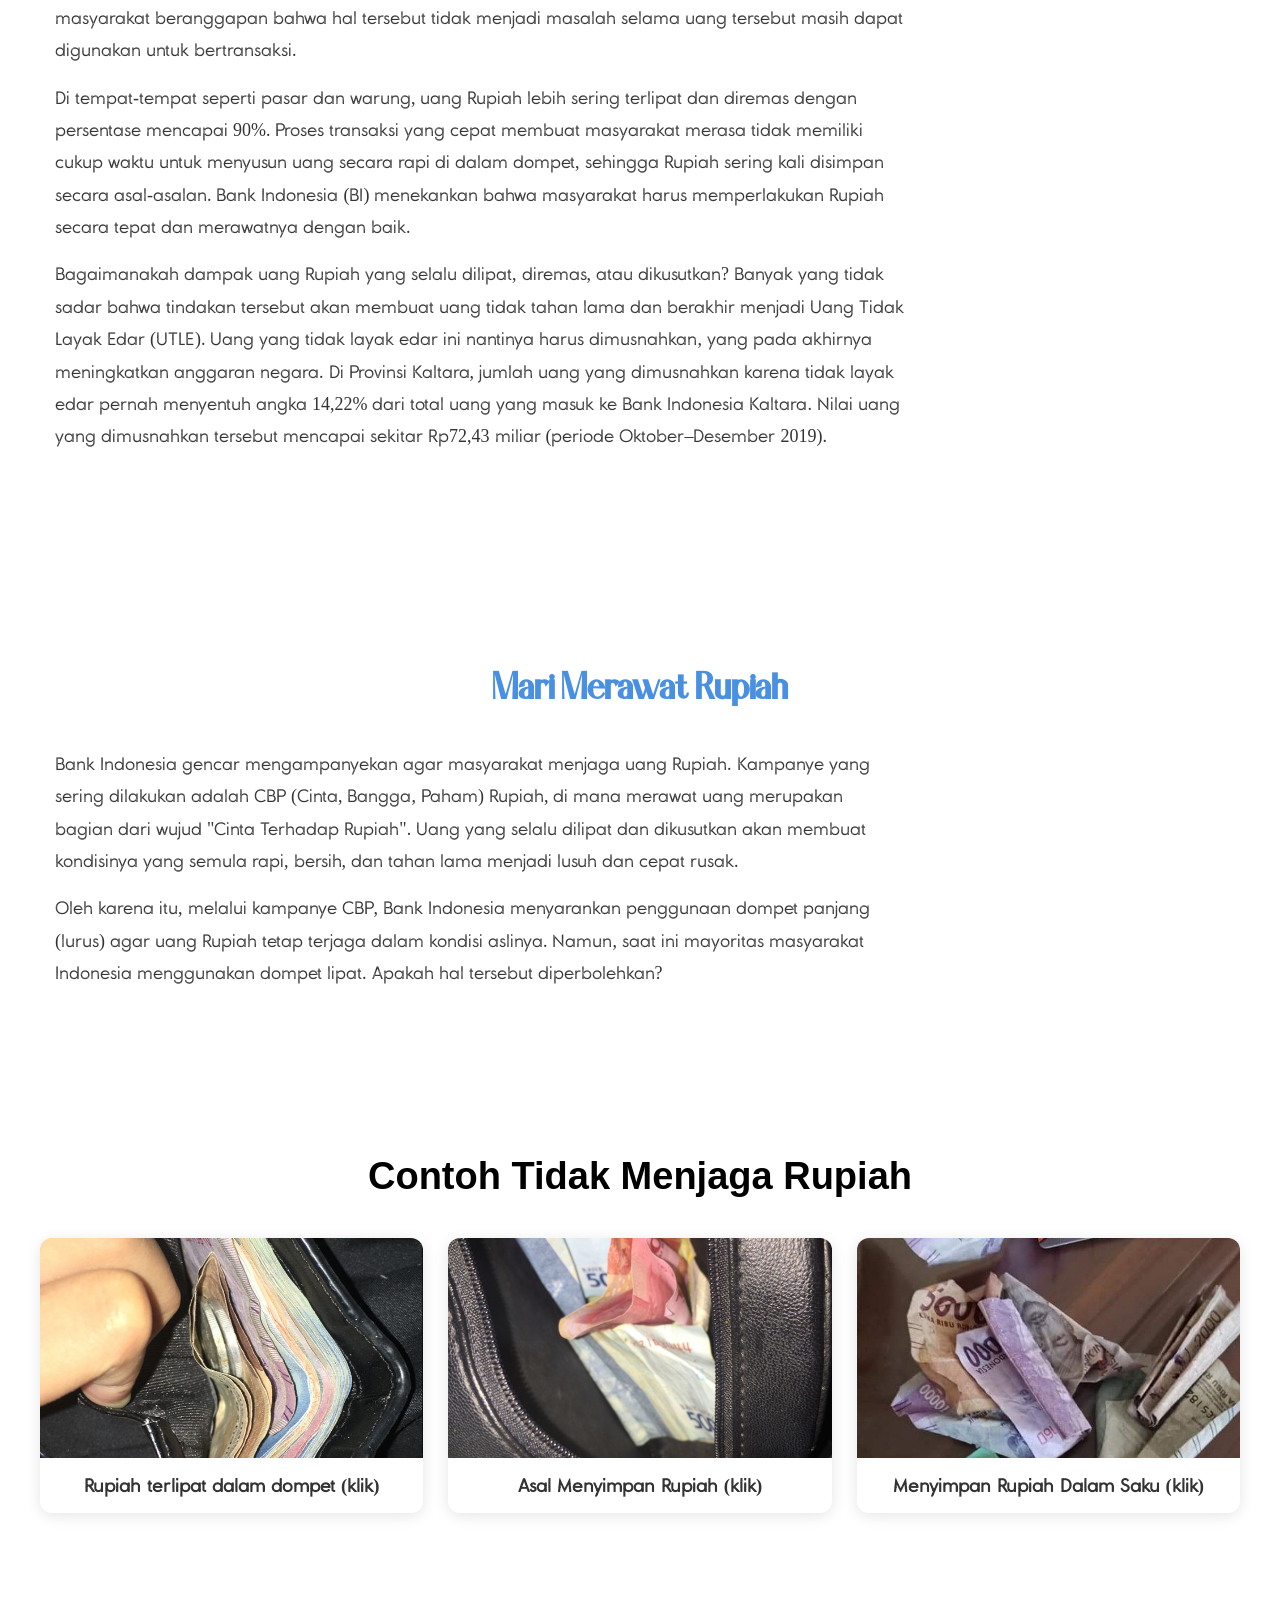
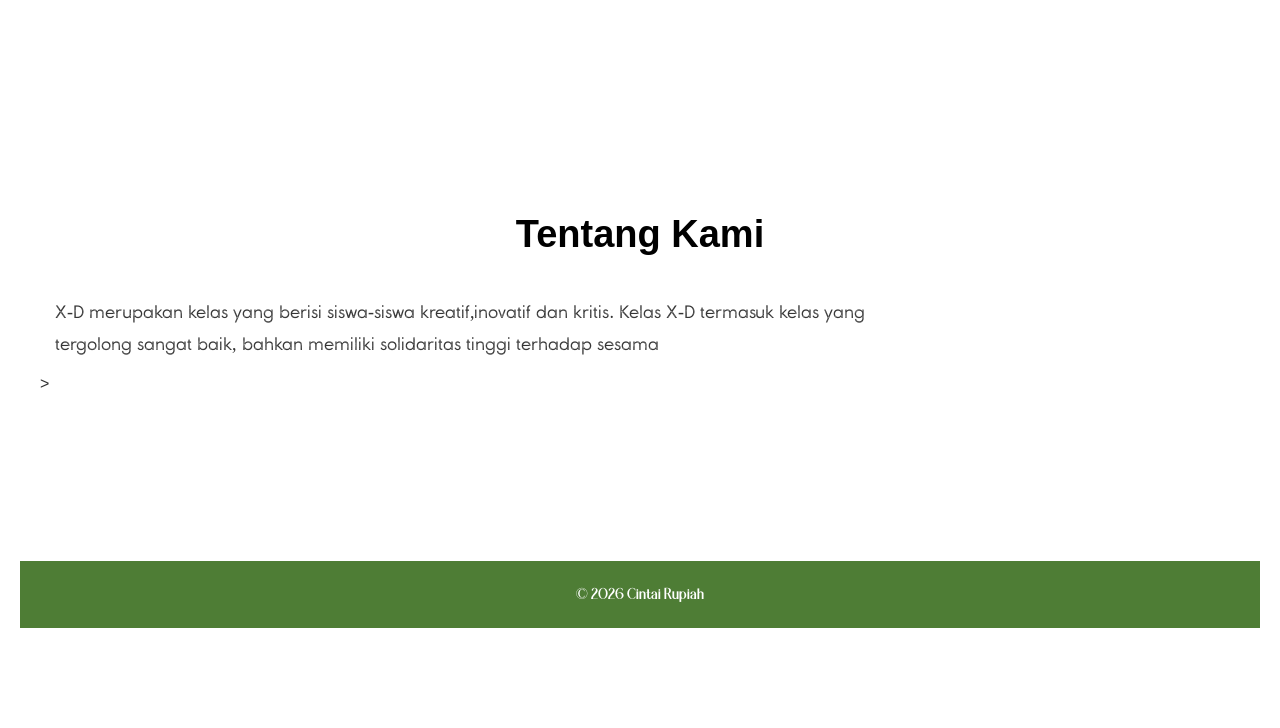
==== commit 7d96e1f2: "index.html" ====
--- a/index.html
+++ b/index.html
@@ -80,21 +80,21 @@
                     <a href="img1.html" target="_blank">
                         <img src="img1.jpg" alt="">
                     </a>
-                    <h3>Rupiah terlipat dalam dompet</h3>
+                    <h3>Rupiah terlipat dalam dompet (klik) </h3>
                 </div>
 
                 <div class="gallery-item">
                     <a href="img2.html" target="_blank">
                         <img src="img2.jpg" alt="">
                     </a>
-                    <h3>Asal Menyimpan Rupiah</h3>
+                    <h3>Asal Menyimpan Rupiah (klik) </h3>
                 </div>
 
                 <div class="gallery-item">
                     <a href="img3.html" target="_blank">
                         <img src="img3.jpg" alt="">
                     </a>
-                    <h3>Menyimpan Rupiah Dalam Saku</h3>
+                    <h3>Menyimpan Rupiah Dalam Saku (klik) </h3>
                 </div>
 
 
